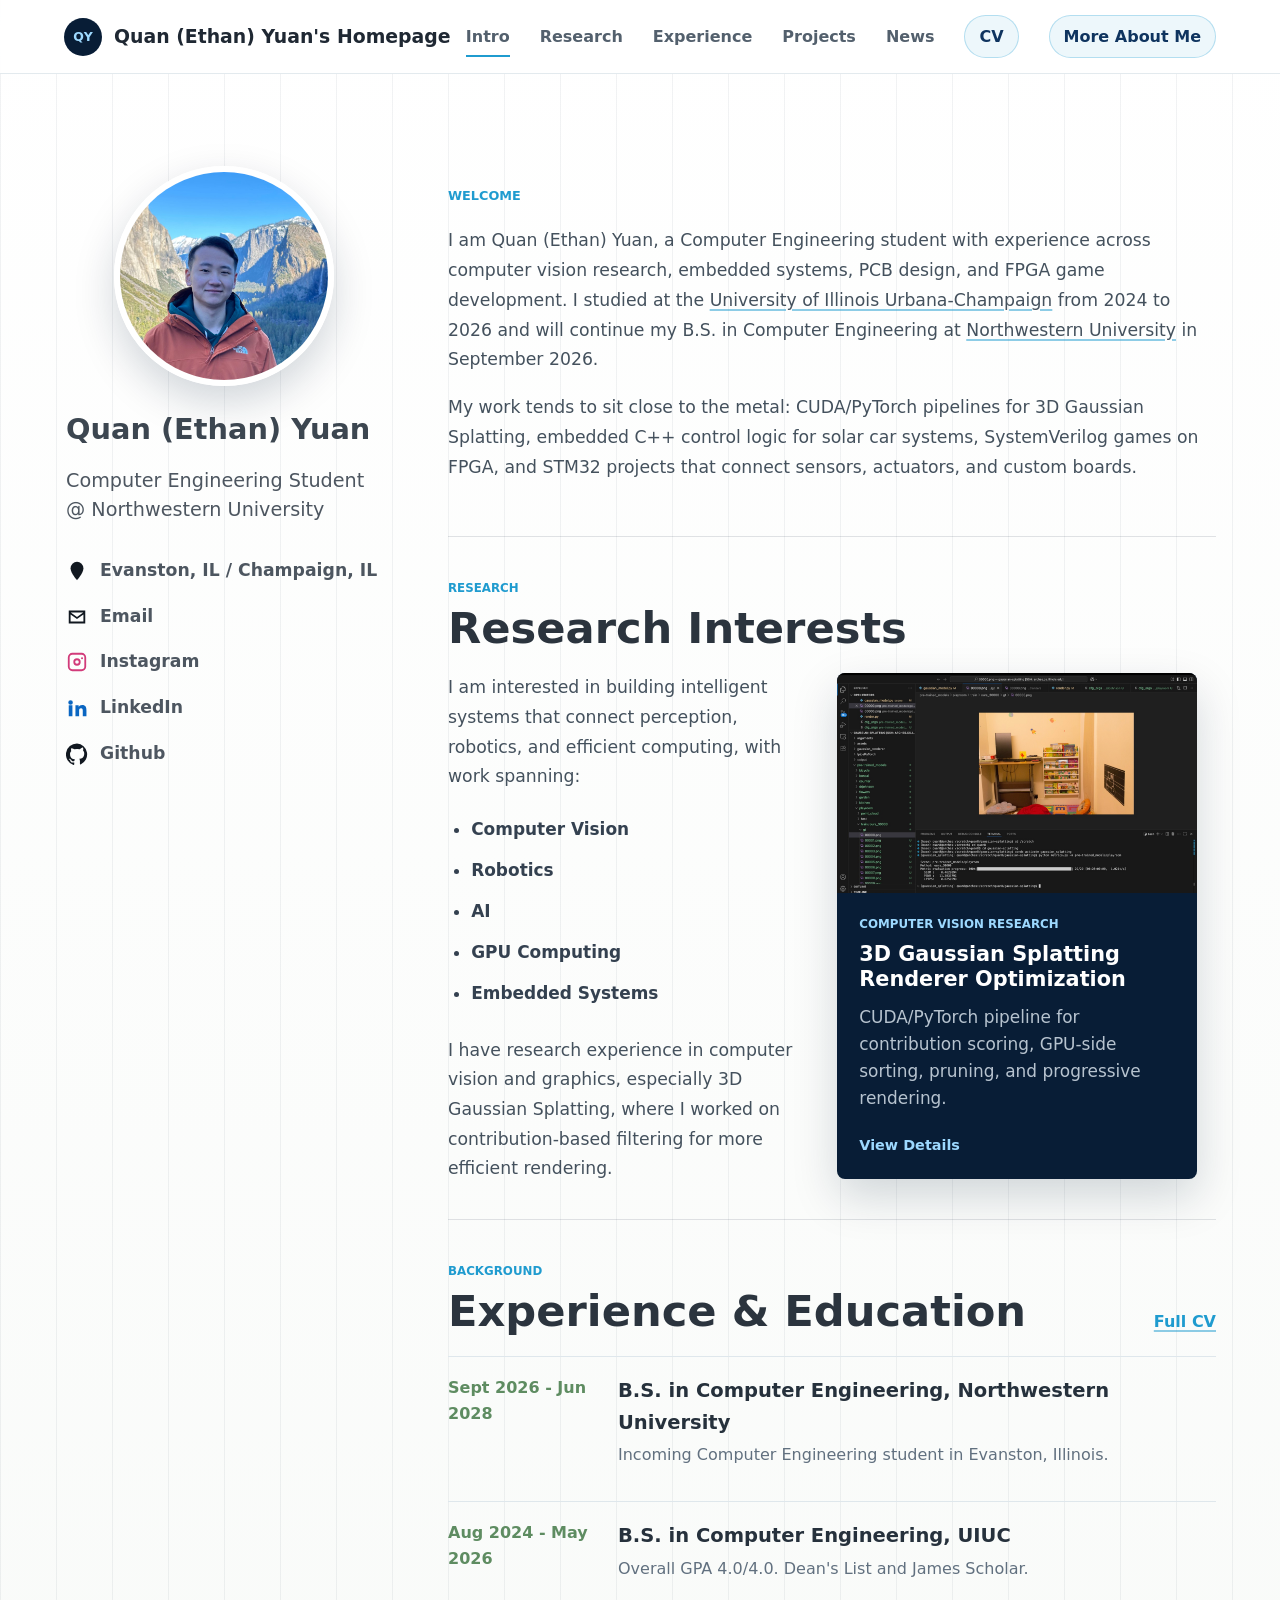
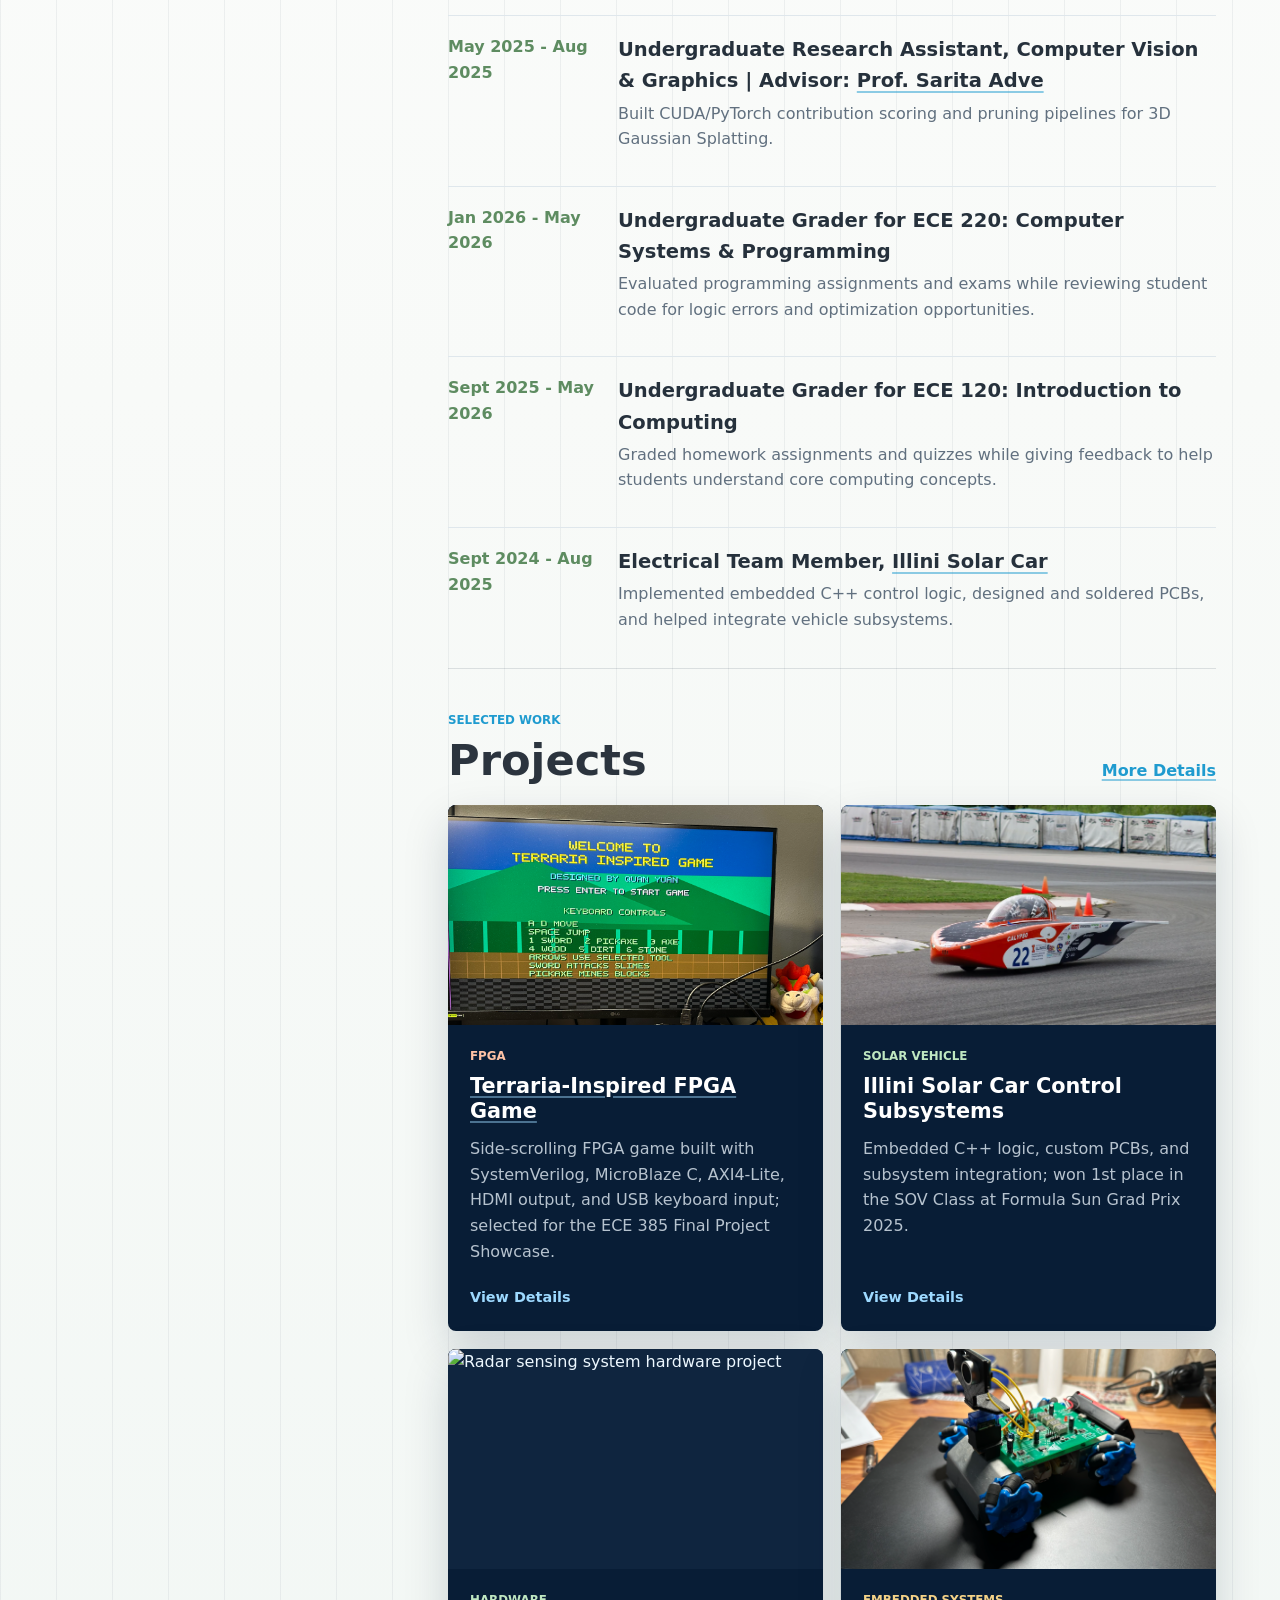
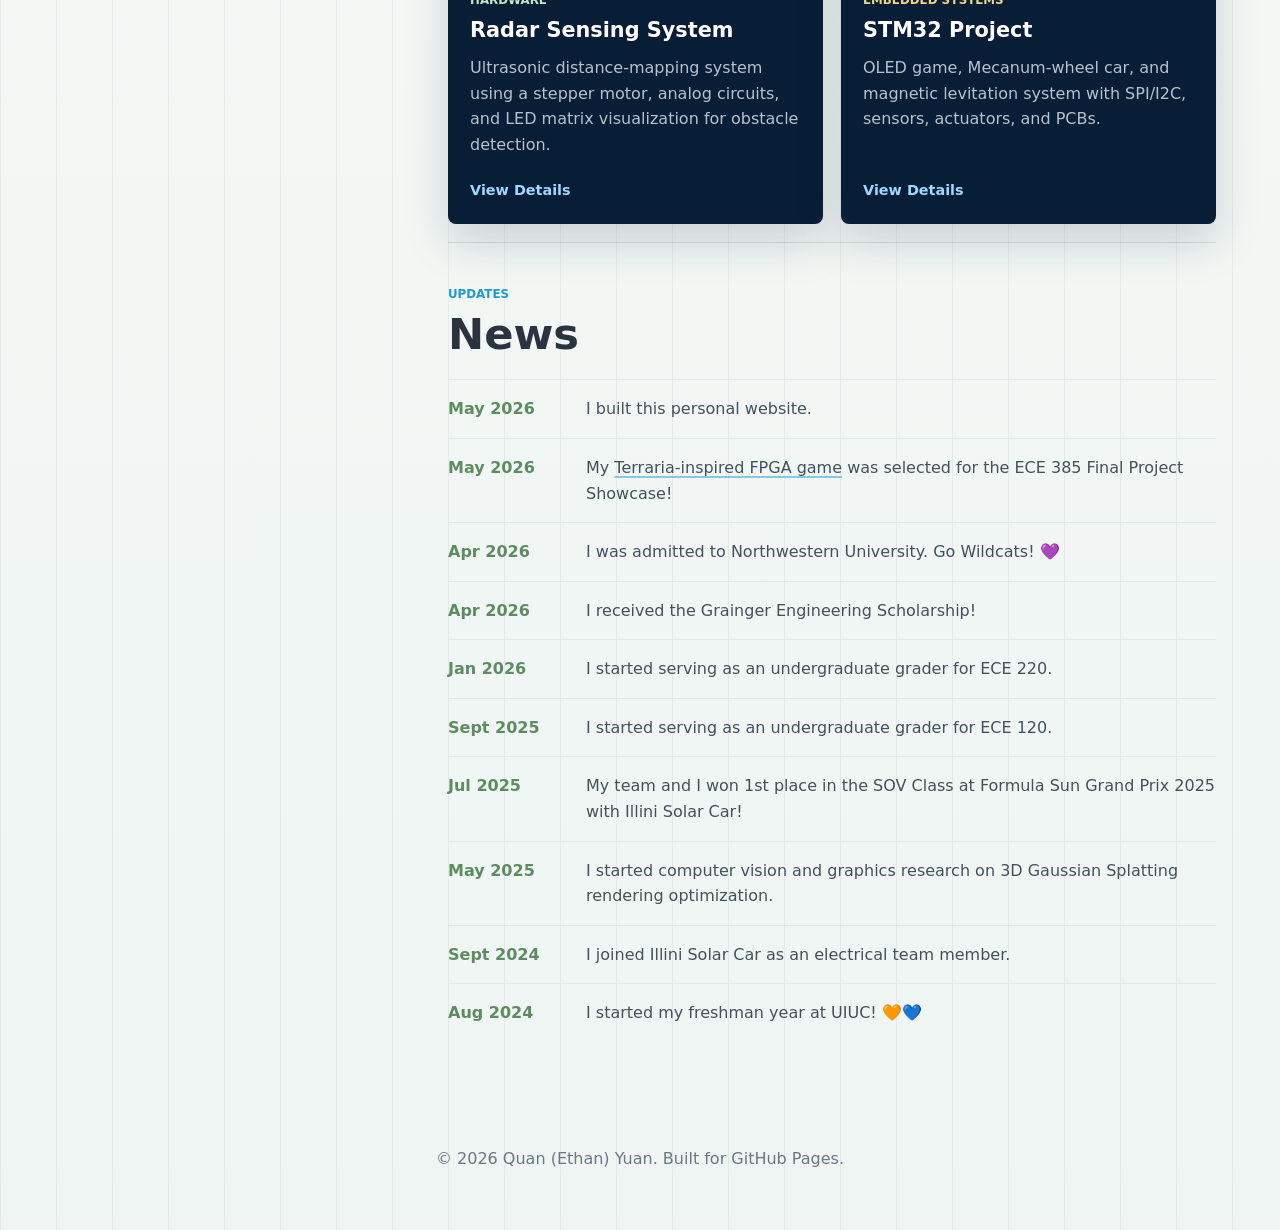
==== index.html @ a18dfc1e "Publish personal website" ====
<!doctype html>
<html lang="en">
  <head>
    <meta charset="utf-8" />
    <meta name="viewport" content="width=device-width, initial-scale=1" />
    <title>Quan (Ethan) Yuan | Homepage</title>
    <meta
      name="description"
      content="Quan (Ethan) Yuan's academic portfolio for computer vision, robotics, AI, and embedded systems."
    />
    <link rel="icon" type="image/svg+xml" href="assets/favicon.svg" />
    <link rel="stylesheet" href="styles.css?v=17" />
  </head>
  <body>
    <header class="site-header">
      <a class="brand" href="#intro" aria-label="Go to intro">
        <span class="brand-mark">QY</span>
        <span>Quan (Ethan) Yuan's Homepage</span>
      </a>

      <button class="nav-toggle" type="button" aria-label="Toggle navigation" aria-expanded="false" aria-controls="site-nav">
        <span></span>
        <span></span>
      </button>

      <nav class="site-nav" id="site-nav" aria-label="Primary navigation">
        <a href="#intro">Intro</a>
        <a href="#research">Research</a>
        <a href="#experience">Experience</a>
        <a href="#projects">Projects</a>
        <a href="#news">News</a>
        <a href="cv.html" class="nav-cta">CV</a>
        <a href="more-about-me.html" class="nav-cta">More About Me</a>
      </nav>
    </header>

    <main class="page-shell">
      <aside class="profile-panel" aria-label="Profile">
        <img class="profile-photo" src="assets/quan-yuan-photo.jpg?v=2" alt="Quan (Ethan) Yuan portrait" />

        <div class="profile-copy">
          <h1>Quan (Ethan) Yuan</h1>
          <p class="profile-role">Computer Engineering Student @ Northwestern University</p>
        </div>

        <ul class="contact-list" aria-label="Contact and profile links">
          <li>
            <span class="contact-icon location-icon" aria-hidden="true"></span>
            <span>
              <a href="https://www.google.com/maps/place/Evanston,+IL">Evanston, IL</a>
              /
              <a href="https://www.google.com/maps/place/Champaign,+IL">Champaign, IL</a>
            </span>
          </li>
          <li>
            <span class="contact-icon email-icon" aria-hidden="true"></span>
            <a href="mailto:quanyuan2028@u.northwestern.edu">Email</a>
          </li>
          <li>
            <span class="contact-icon instagram-icon" aria-hidden="true"></span>
            <a href="https://www.instagram.com/ethan_yuan05/">Instagram</a>
          </li>
          <li>
            <span class="contact-icon linkedin-icon" aria-hidden="true"></span>
            <a href="https://www.linkedin.com/in/quan-yuan-526099337/">LinkedIn</a>
          </li>
          <li>
            <span class="contact-icon github-icon" aria-hidden="true"></span>
            <a href="https://github.com/quany05">Github</a>
          </li>
        </ul>
      </aside>

      <div class="content-flow">
        <section class="intro-section" id="intro">
          <div class="intro-copy">
            <p class="section-kicker">Welcome</p>
            <div class="intro-text">
              <p>
                I am Quan (Ethan) Yuan, a Computer Engineering student with experience across computer vision research,
                embedded systems, PCB design, and FPGA game development. I studied at the
                <a href="https://ece.illinois.edu/">University of Illinois Urbana-Champaign</a> from 2024 to 2026 and
                will continue my B.S. in Computer Engineering at
                <a href="https://www.mccormick.northwestern.edu/electrical-computer/">Northwestern University</a> in
                September 2026.
              </p>
              <p>
                My work tends to sit close to the metal: CUDA/PyTorch pipelines for 3D Gaussian Splatting, embedded C++
                control logic for solar car systems, SystemVerilog games on FPGA, and STM32 projects that connect
                sensors, actuators, and custom boards.
              </p>
            </div>
          </div>
        </section>

        <section class="section-block" id="research">
          <div class="section-heading">
            <p class="section-kicker">Research</p>
            <h2>Research Interests</h2>
          </div>
          <div class="research-layout">
            <div>
              <p>
                I am interested in building intelligent systems that connect perception, robotics, and efficient
                computing, with work spanning:
              </p>
              <ul class="interest-list">
                <li>Computer Vision</li>
                <li>Robotics</li>
                <li>AI</li>
                <li>GPU Computing</li>
                <li>Embedded Systems</li>
              </ul>
              <p>
                I have research experience in computer vision and graphics, especially 3D Gaussian Splatting, where I
                worked on contribution-based filtering for more efficient rendering.
              </p>
            </div>
            <article
              class="project-card accent-cyan research-project-card"
              role="button"
              tabindex="0"
              aria-haspopup="dialog"
              aria-controls="research-modal"
              aria-label="Show details for 3D Gaussian Splatting Renderer Optimization"
              data-modal-target="research-modal"
            >
              <img src="assets/3dgs-evaluation.jpg" alt="3D Gaussian Splatting evaluation screenshot" />
              <div class="project-copy">
                <span class="tag">Computer Vision Research</span>
                <h3>3D Gaussian Splatting Renderer Optimization</h3>
                <p>CUDA/PyTorch pipeline for contribution scoring, GPU-side sorting, pruning, and progressive rendering.</p>
                <span class="card-action">View Details</span>
              </div>
            </article>
          </div>
        </section>

        <section class="section-block" id="experience">
          <div class="section-heading row-heading">
            <div>
              <p class="section-kicker">Background</p>
              <h2>Experience & Education</h2>
            </div>
            <a class="text-link" href="cv.html">Full CV</a>
          </div>

          <div class="timeline">
            <article class="timeline-item">
              <time>Sept 2026 - Jun 2028</time>
              <div>
                <h3>B.S. in Computer Engineering, Northwestern University</h3>
                <p>Incoming Computer Engineering student in Evanston, Illinois.</p>
              </div>
            </article>
            <article class="timeline-item">
              <time>Aug 2024 - May 2026</time>
              <div>
                <h3>B.S. in Computer Engineering, UIUC</h3>
                <p>Overall GPA 4.0/4.0. Dean's List and James Scholar.</p>
              </div>
            </article>
            <article class="timeline-item">
              <time>May 2025 - Aug 2025</time>
              <div>
                <h3>Undergraduate Research Assistant, Computer Vision & Graphics | Advisor: <a href="https://sadve.cs.illinois.edu/">Prof. Sarita Adve</a></h3>
                <p>Built CUDA/PyTorch contribution scoring and pruning pipelines for 3D Gaussian Splatting.</p>
              </div>
            </article>
            <article class="timeline-item">
              <time>Jan 2026 - May 2026</time>
              <div>
                <h3>Undergraduate Grader for ECE 220: Computer Systems & Programming</h3>
                <p>Evaluated programming assignments and exams while reviewing student code for logic errors and optimization opportunities.</p>
              </div>
            </article>
            <article class="timeline-item">
              <time>Sept 2025 - May 2026</time>
              <div>
                <h3>Undergraduate Grader for ECE 120: Introduction to Computing</h3>
                <p>Graded homework assignments and quizzes while giving feedback to help students understand core computing concepts.</p>
              </div>
            </article>
            <article class="timeline-item">
              <time>Sept 2024 - Aug 2025</time>
              <div>
                <h3>Electrical Team Member, <a href="https://www.illinisolarcar.com/">Illini Solar Car</a></h3>
                <p>Implemented embedded C++ control logic, designed and soldered PCBs, and helped integrate vehicle subsystems.</p>
              </div>
            </article>
          </div>
        </section>

        <section class="section-block" id="projects">
          <div class="section-heading row-heading">
            <div>
              <p class="section-kicker">Selected Work</p>
              <h2>Projects</h2>
            </div>
            <a class="text-link" href="cv.html">More Details</a>
          </div>

          <div class="project-grid">
            <article
              class="project-card accent-orange modal-trigger"
              role="button"
              tabindex="0"
              aria-haspopup="dialog"
              aria-controls="fpga-modal"
              aria-label="Show details for Terraria-Inspired FPGA Game"
              data-modal-target="fpga-modal"
            >
              <img class="fpga-card-image" src="assets/fpga-card-crop.png" alt="Terraria-inspired FPGA game screenshot" />
              <div class="project-copy">
                <span class="tag">FPGA</span>
                <h3><a class="project-title-link" href="https://github.com/quany05/Terraria_Inspired_Game">Terraria-Inspired FPGA Game</a></h3>
                <p>Side-scrolling FPGA game built with SystemVerilog, MicroBlaze C, AXI4-Lite, HDMI output, and USB keyboard input; selected for the ECE 385 Final Project Showcase.</p>
                <span class="card-action">View Details</span>
              </div>
            </article>
            <article
              class="project-card accent-green modal-trigger"
              role="button"
              tabindex="0"
              aria-haspopup="dialog"
              aria-controls="solar-modal"
              aria-label="Show details for Illini Solar Car Control Subsystems"
              data-modal-target="solar-modal"
            >
              <img src="assets/solar-card.png" alt="Illini Solar Car on track" />
              <div class="project-copy">
                <span class="tag">Solar Vehicle</span>
                <h3>Illini Solar Car Control Subsystems</h3>
                <p>Embedded C++ logic, custom PCBs, and subsystem integration; won 1st place in the SOV Class at Formula Sun Grad Prix 2025.</p>
                <span class="card-action">View Details</span>
              </div>
            </article>
            <article
              class="project-card accent-green modal-trigger"
              role="button"
              tabindex="0"
              aria-haspopup="dialog"
              aria-controls="radar-modal"
              aria-label="Show details for Radar Sensing System"
              data-modal-target="radar-modal"
            >
              <img src="assets/IMG_4055.HEIC.png" alt="Radar sensing system hardware project" />
              <div class="project-copy">
                <span class="tag">Hardware</span>
                <h3>Radar Sensing System</h3>
                <p>Ultrasonic distance-mapping system using a stepper motor, analog circuits, and LED matrix visualization for obstacle detection.</p>
                <span class="card-action">View Details</span>
              </div>
            </article>
            <article
              class="project-card accent-gold modal-trigger"
              role="button"
              tabindex="0"
              aria-haspopup="dialog"
              aria-controls="stm32-modal"
              aria-label="Show details for STM32 Project"
              data-modal-target="stm32-modal"
            >
              <img class="stm32-card-image" src="assets/stm32-card-crop.png?v=3" alt="STM32 Mecanum-wheel car project" />
              <div class="project-copy">
                <span class="tag">Embedded Systems</span>
                <h3>STM32 Project</h3>
                <p>OLED game, Mecanum-wheel car, and magnetic levitation system with SPI/I2C, sensors, actuators, and PCBs.</p>
                <span class="card-action">View Details</span>
              </div>
            </article>
          </div>
        </section>

        <section class="section-block" id="news">
          <div class="section-heading">
            <p class="section-kicker">Updates</p>
            <h2>News</h2>
          </div>
          <ul class="news-list">
            <li><time>May 2026</time><span>I built this personal website.</span></li>
            <li><time>May 2026</time><span>My <a href="https://github.com/quany05/Terraria_Inspired_Game">Terraria-inspired FPGA game</a> was selected for the ECE 385 Final Project Showcase!</span></li>
            <li><time>Apr 2026</time><span>I was admitted to Northwestern University. Go Wildcats! 💜</span></li>
            <li><time>Apr 2026</time><span>I received the Grainger Engineering Scholarship!</span></li>
            <li><time>Jan 2026</time><span>I started serving as an undergraduate grader for ECE 220.</span></li>
            <li><time>Sept 2025</time><span>I started serving as an undergraduate grader for ECE 120.</span></li>
            <li><time>Jul 2025</time><span>My team and I won 1st place in the SOV Class at Formula Sun Grand Prix 2025 with Illini Solar Car!</span></li>
            <li><time>May 2025</time><span>I started computer vision and graphics research on 3D Gaussian Splatting rendering optimization.</span></li>
            <li><time>Sept 2024</time><span>I joined Illini Solar Car as an electrical team member.</span></li>
            <li><time>Aug 2024</time><span>I started my freshman year at UIUC! 🧡💙</span></li>
          </ul>
        </section>
      </div>
    </main>

    <footer class="site-footer">
      <p>© <span id="year"></span> Quan (Ethan) Yuan. Built for GitHub Pages.</p>
    </footer>

    <div class="modal-backdrop" id="research-modal" aria-hidden="true">
      <div class="modal-dialog" role="dialog" aria-modal="true" aria-labelledby="research-modal-title">
        <button class="modal-close" type="button" aria-label="Close research details">&times;</button>
        <img class="modal-image" src="assets/3dgs-evaluation.jpg" alt="Expanded 3D Gaussian Splatting evaluation screenshot" />
        <div class="modal-copy">
          <h2 id="research-modal-title">Computer Vision & Graphics Research</h2>
          <p class="detail-meta">Undergraduate Research Assistant | May 2025 - Aug 2025 | Advisor: <a href="https://sadve.cs.illinois.edu/">Prof. Sarita Adve</a></p>
          <ul class="detail-list">
            <li>Built a CUDA/PyTorch pipeline to compute per-Gaussian contribution scores using opacity, volume, and spatial metrics for selective rendering.</li>
            <li>Implemented GPU kernels to sort Gaussians by contribution and prune low-impact points to minimize rasterization cost.</li>
            <li>Integrated contribution-based filtering into the 3DGS renderer, enabling progressive rendering with lower compute overhead while preserving visual quality.</li>
          </ul>
        </div>
      </div>
    </div>

    <div class="modal-backdrop" id="fpga-modal" aria-hidden="true">
      <div class="modal-dialog" role="dialog" aria-modal="true" aria-labelledby="fpga-modal-title">
        <button class="modal-close" type="button" aria-label="Close FPGA project details">&times;</button>
        <img class="modal-image" src="assets/fpga-modal.png" alt="Expanded Terraria-inspired FPGA game screenshot" />
        <div class="modal-copy">
          <h2 id="fpga-modal-title"><a href="https://github.com/quany05/Terraria_Inspired_Game">Terraria-Inspired FPGA Game</a></h2>
          <p class="detail-meta">FPGA | Feb 2026 - May 2026 | ECE 385 Final Project Showcase</p>
          <ul class="detail-list">
            <li>Developed a Terraria-inspired side-scrolling FPGA game using SystemVerilog, MicroBlaze C, AXI4-Lite, HDMI output, and USB keyboard input.</li>
            <li>Implemented real-time hardware rendering for scrolling backgrounds, tile maps, animated sprites, HUD elements, enemies, item drops, and boss graphics.</li>
            <li>Selected for the ECE 385 Final Project Showcase as one of approximately 13 projects out of 200+ teams.</li>
          </ul>
        </div>
      </div>
    </div>

    <div class="modal-backdrop" id="solar-modal" aria-hidden="true">
      <div class="modal-dialog" role="dialog" aria-modal="true" aria-labelledby="solar-modal-title">
        <button class="modal-close" type="button" aria-label="Close solar car project details">&times;</button>
        <img class="modal-image" src="assets/solar-modal.png" alt="Illini Solar Car team celebrating at the finish" />
        <div class="modal-copy">
          <h2 id="solar-modal-title">Illini Solar Car Control Subsystems</h2>
          <p class="detail-meta">Electrical Team Member | Sept 2024 - Aug 2025 | Formula Sun Grand Prix 2025 SOV Class Winner</p>
          <ul class="detail-list">
            <li>Improved brake and control system reliability by implementing and refining embedded C++ control logic.</li>
            <li>Designed, assembled, and soldered custom PCBs for signal routing, power regulation, and interface connections.</li>
            <li>Collaborated with mechanical and electrical teams to integrate vehicle subsystems, contributing to a 1st-place SOV Class finish at Formula Sun Grand Prix 2025.</li>
          </ul>
        </div>
      </div>
    </div>

    <div class="modal-backdrop" id="stm32-modal" aria-hidden="true">
      <div class="modal-dialog" role="dialog" aria-modal="true" aria-labelledby="stm32-modal-title">
        <button class="modal-close" type="button" aria-label="Close STM32 project details">&times;</button>
        <img class="modal-image" src="assets/stm32-modal.png" alt="Expanded STM32 embedded systems project photo" />
        <div class="modal-copy">
          <h2 id="stm32-modal-title">STM32 Project</h2>
          <p class="detail-meta">Embedded Systems | Sept 2023 - Aug 2024</p>
          <ul class="detail-list">
            <li>Built STM32-based embedded projects including an OLED game, Mecanum-wheel car, and magnetic levitation system.</li>
            <li>Programmed C control logic for sensors, motors, OLED display, wireless control, and actuator feedback.</li>
            <li>Designed and tested supporting circuits and PCBs while integrating SPI/I2C peripherals with hardware subsystems.</li>
          </ul>
        </div>
      </div>
    </div>

    <div class="modal-backdrop" id="radar-modal" aria-hidden="true">
      <div class="modal-dialog" role="dialog" aria-modal="true" aria-labelledby="radar-modal-title">
        <button class="modal-close" type="button" aria-label="Close radar sensing system details">&times;</button>
        <img class="modal-image" src="assets/IMG_4055.HEIC.png" alt="Expanded radar sensing system hardware project photo" />
        <div class="modal-copy">
          <h2 id="radar-modal-title">Radar Sensing System</h2>
          <p class="detail-meta">Hardware Project | Sept 2024 - May 2025</p>
          <ul class="detail-list">
            <li>Built a radar sensing system using an ultrasonic sensor, stepper motor, analog circuits, and LED matrix visualization for distance mapping and obstacle detection.</li>
            <li>Designed digital logic and analog control circuits using flip-flops, decoders, counters, comparators, logic gates, and LM555 timers.</li>
            <li>Simulated, debugged, and validated circuit behavior using oscilloscopes and function generators.</li>
          </ul>
        </div>
      </div>
    </div>

    <script src="script.js?v=5"></script>
  </body>
</html>
---- styles.css ----
:root {
  --paper: #f8faf8;
  --paper-strong: #ffffff;
  --ink: #1f2833;
  --muted: #61707f;
  --line: #dfe7ec;
  --navy: #081d36;
  --navy-soft: #0f345f;
  --cyan: #1f9bcf;
  --orange: #f26b3a;
  --green: #5e8c61;
  --gold: #d8a340;
  --shadow: 0 20px 55px rgba(8, 29, 54, 0.13);
  --radius: 8px;
  color-scheme: light;
}

* {
  box-sizing: border-box;
}

html {
  scroll-behavior: smooth;
}

section[id] {
  scroll-margin-top: 96px;
}

body {
  margin: 0;
  min-width: 320px;
  background:
    linear-gradient(90deg, rgba(8, 29, 54, 0.055) 1px, transparent 1px) 0 0 / 56px 56px,
    linear-gradient(180deg, #ffffff 0%, var(--paper) 45%, #eef5f2 100%);
  color: var(--ink);
  font-family:
    Inter, ui-sans-serif, system-ui, -apple-system, BlinkMacSystemFont, "Segoe UI", sans-serif;
  line-height: 1.6;
}

a {
  color: inherit;
  text-decoration-color: rgba(31, 155, 207, 0.5);
  text-decoration-thickness: 2px;
  text-underline-offset: 0.18em;
}

a:hover {
  color: var(--cyan);
}

.site-header {
  position: sticky;
  top: 0;
  z-index: 20;
  display: flex;
  align-items: center;
  justify-content: space-between;
  height: 74px;
  padding: 0 clamp(20px, 5vw, 72px);
  background: rgba(255, 255, 255, 0.88);
  border-bottom: 1px solid rgba(223, 231, 236, 0.85);
  backdrop-filter: blur(18px);
}

.brand {
  display: inline-flex;
  align-items: center;
  gap: 12px;
  color: var(--ink);
  font-size: clamp(1rem, 2vw, 1.18rem);
  font-weight: 800;
  text-decoration: none;
}

.brand-mark {
  display: grid;
  width: 38px;
  height: 38px;
  place-items: center;
  border-radius: 50%;
  background: var(--navy);
  color: #9dd9ff;
  font-size: 0.78rem;
  letter-spacing: 0;
}

.site-nav {
  display: flex;
  align-items: center;
  gap: clamp(14px, 2.4vw, 30px);
  color: #53606d;
  font-weight: 700;
}

.site-nav a {
  position: relative;
  text-decoration: none;
}

.site-nav a::after {
  position: absolute;
  right: 0;
  bottom: -8px;
  left: 0;
  height: 2px;
  background: var(--cyan);
  content: "";
  opacity: 0;
  transform: scaleX(0.4);
  transition: 180ms ease;
}

.site-nav a:hover::after,
.site-nav a.active::after {
  opacity: 1;
  transform: scaleX(1);
}

.site-nav .nav-cta {
  padding: 8px 14px;
  border: 1px solid rgba(31, 155, 207, 0.28);
  border-radius: 999px;
  background: rgba(31, 155, 207, 0.08);
  color: var(--navy-soft);
  white-space: nowrap;
}

.site-nav .nav-cta::after {
  display: none;
}

.nav-toggle {
  display: none;
  width: 42px;
  height: 42px;
  padding: 0;
  border: 1px solid var(--line);
  border-radius: 50%;
  background: #fff;
}

.nav-toggle span {
  display: block;
  width: 18px;
  height: 2px;
  margin: 5px auto;
  background: var(--navy);
}

.page-shell {
  display: grid;
  grid-template-columns: minmax(260px, 320px) minmax(0, 1fr);
  gap: clamp(34px, 5vw, 76px);
  max-width: 1500px;
  margin: 0 auto;
  padding: clamp(34px, 7vw, 84px) clamp(20px, 5vw, 72px) 64px;
}

.cv-page-shell {
  display: grid;
  grid-template-columns: minmax(260px, 320px) minmax(0, 920px);
  gap: clamp(34px, 5vw, 76px);
  max-width: 1500px;
  margin: 0 auto;
  padding: clamp(34px, 7vw, 84px) clamp(20px, 5vw, 72px) 64px;
}

.about-page-shell {
  display: grid;
  grid-template-columns: minmax(260px, 320px) minmax(0, 1fr);
  gap: clamp(34px, 5vw, 76px);
  max-width: 1500px;
  margin: 0 auto;
  padding: clamp(34px, 7vw, 84px) clamp(20px, 5vw, 72px) 64px;
}

.profile-panel {
  position: sticky;
  top: 104px;
  align-self: start;
  padding: 8px 2px;
}

.profile-photo {
  display: block;
  width: min(100%, 220px);
  aspect-ratio: 1;
  margin: 0 auto 28px;
  border: 6px solid #fff;
  border-radius: 50%;
  box-shadow: 0 16px 42px rgba(8, 29, 54, 0.18);
  object-fit: cover;
  object-position: center 42%;
}

.eyebrow,
.section-kicker,
.board-label,
.tag {
  margin: 0 0 8px;
  color: var(--cyan);
  font-size: 0.74rem;
  font-weight: 800;
  letter-spacing: 0;
  text-transform: uppercase;
}

.profile-copy h1 {
  margin: 0;
  color: #3c4650;
  font-size: clamp(1.65rem, 2.25vw, 1.95rem);
  line-height: 1.1;
  white-space: nowrap;
}

.profile-role {
  margin: 20px 0 0;
  color: #4d5660;
  font-size: 1.2rem;
  line-height: 1.55;
}

.contact-list {
  display: grid;
  gap: 18px;
  margin: 32px 0 0;
  padding: 0;
  color: #4d5660;
  font-size: 1.08rem;
  font-weight: 650;
  list-style: none;
}

.contact-list li {
  display: flex;
  align-items: center;
  gap: 12px;
  min-width: 0;
}

.contact-list a {
  color: inherit;
  text-decoration: none;
}

.contact-list a:hover {
  color: var(--cyan);
}

.contact-icon {
  display: inline-block;
  flex: 0 0 auto;
  width: 22px;
  height: 22px;
  background: #111820;
  mask-position: center;
  mask-repeat: no-repeat;
  mask-size: contain;
  -webkit-mask-position: center;
  -webkit-mask-repeat: no-repeat;
  -webkit-mask-size: contain;
}

.location-icon {
  mask-image: url("data:image/svg+xml,%3Csvg xmlns='http://www.w3.org/2000/svg' viewBox='0 0 24 24'%3E%3Cpath fill='black' d='M12 2a7 7 0 0 0-7 7c0 5.25 7 13 7 13s7-7.75 7-13a7 7 0 0 0-7-7Z'/%3E%3C/svg%3E");
  -webkit-mask-image: url("data:image/svg+xml,%3Csvg xmlns='http://www.w3.org/2000/svg' viewBox='0 0 24 24'%3E%3Cpath fill='black' d='M12 2a7 7 0 0 0-7 7c0 5.25 7 13 7 13s7-7.75 7-13a7 7 0 0 0-7-7Z'/%3E%3C/svg%3E");
}

.email-icon {
  mask-image: url("data:image/svg+xml,%3Csvg xmlns='http://www.w3.org/2000/svg' viewBox='0 0 24 24'%3E%3Cpath fill='black' d='M3 5h18v14H3V5Zm2.2 2 6.8 5 6.8-5H5.2Zm13.8 10V9.2l-7 5.1-7-5.1V17h14Z'/%3E%3C/svg%3E");
  -webkit-mask-image: url("data:image/svg+xml,%3Csvg xmlns='http://www.w3.org/2000/svg' viewBox='0 0 24 24'%3E%3Cpath fill='black' d='M3 5h18v14H3V5Zm2.2 2 6.8 5 6.8-5H5.2Zm13.8 10V9.2l-7 5.1-7-5.1V17h14Z'/%3E%3C/svg%3E");
}

.instagram-icon {
  background: #d23b7a;
  mask-image: url("data:image/svg+xml,%3Csvg xmlns='http://www.w3.org/2000/svg' viewBox='0 0 24 24'%3E%3Cpath fill='black' d='M7 2h10a5 5 0 0 1 5 5v10a5 5 0 0 1-5 5H7a5 5 0 0 1-5-5V7a5 5 0 0 1 5-5Zm0 2a3 3 0 0 0-3 3v10a3 3 0 0 0 3 3h10a3 3 0 0 0 3-3V7a3 3 0 0 0-3-3H7Zm5 4a4 4 0 1 1 0 8 4 4 0 0 1 0-8Zm0 2a2 2 0 1 0 0 4 2 2 0 0 0 0-4Zm5.5-3.1a1.1 1.1 0 1 1 0 2.2 1.1 1.1 0 0 1 0-2.2Z'/%3E%3C/svg%3E");
  -webkit-mask-image: url("data:image/svg+xml,%3Csvg xmlns='http://www.w3.org/2000/svg' viewBox='0 0 24 24'%3E%3Cpath fill='black' d='M7 2h10a5 5 0 0 1 5 5v10a5 5 0 0 1-5 5H7a5 5 0 0 1-5-5V7a5 5 0 0 1 5-5Zm0 2a3 3 0 0 0-3 3v10a3 3 0 0 0 3 3h10a3 3 0 0 0 3-3V7a3 3 0 0 0-3-3H7Zm5 4a4 4 0 1 1 0 8 4 4 0 0 1 0-8Zm0 2a2 2 0 1 0 0 4 2 2 0 0 0 0-4Zm5.5-3.1a1.1 1.1 0 1 1 0 2.2 1.1 1.1 0 0 1 0-2.2Z'/%3E%3C/svg%3E");
}

.linkedin-icon {
  background: #0a66c2;
  mask-image: url("data:image/svg+xml,%3Csvg xmlns='http://www.w3.org/2000/svg' viewBox='0 0 24 24'%3E%3Cpath fill='black' d='M4.98 3.5a2.5 2.5 0 1 1 0 5 2.5 2.5 0 0 1 0-5ZM3 9h4v12H3V9Zm7 0h3.8v1.7h.1c.5-1 1.8-2 3.7-2 4 0 4.7 2.6 4.7 6V21h-4v-5.6c0-1.3 0-3-1.9-3s-2.1 1.4-2.1 2.9V21h-4V9Z'/%3E%3C/svg%3E");
  -webkit-mask-image: url("data:image/svg+xml,%3Csvg xmlns='http://www.w3.org/2000/svg' viewBox='0 0 24 24'%3E%3Cpath fill='black' d='M4.98 3.5a2.5 2.5 0 1 1 0 5 2.5 2.5 0 0 1 0-5ZM3 9h4v12H3V9Zm7 0h3.8v1.7h.1c.5-1 1.8-2 3.7-2 4 0 4.7 2.6 4.7 6V21h-4v-5.6c0-1.3 0-3-1.9-3s-2.1 1.4-2.1 2.9V21h-4V9Z'/%3E%3C/svg%3E");
}

.github-icon {
  mask-image: url("data:image/svg+xml,%3Csvg xmlns='http://www.w3.org/2000/svg' viewBox='0 0 24 24'%3E%3Cpath fill='black' d='M12 .5A12 12 0 0 0 8.2 23.9c.6.1.8-.3.8-.6v-2.1c-3.4.7-4.1-1.4-4.1-1.4-.5-1.4-1.3-1.8-1.3-1.8-1.1-.7.1-.7.1-.7 1.2.1 1.9 1.3 1.9 1.3 1.1 1.9 2.9 1.3 3.5 1 .1-.8.4-1.3.8-1.6-2.7-.3-5.5-1.3-5.5-5.9 0-1.3.5-2.4 1.3-3.2-.1-.3-.5-1.6.1-3.2 0 0 1-.3 3.3 1.2a11.4 11.4 0 0 1 6 0C17.5 4.8 18.5 5 18.5 5c.6 1.6.2 2.9.1 3.2.8.9 1.3 1.9 1.3 3.2 0 4.6-2.8 5.6-5.5 5.9.4.4.8 1.1.8 2.2v3.3c0 .3.2.7.8.6A12 12 0 0 0 12 .5Z'/%3E%3C/svg%3E");
  -webkit-mask-image: url("data:image/svg+xml,%3Csvg xmlns='http://www.w3.org/2000/svg' viewBox='0 0 24 24'%3E%3Cpath fill='black' d='M12 .5A12 12 0 0 0 8.2 23.9c.6.1.8-.3.8-.6v-2.1c-3.4.7-4.1-1.4-4.1-1.4-.5-1.4-1.3-1.8-1.3-1.8-1.1-.7.1-.7.1-.7 1.2.1 1.9 1.3 1.9 1.3 1.1 1.9 2.9 1.3 3.5 1 .1-.8.4-1.3.8-1.6-2.7-.3-5.5-1.3-5.5-5.9 0-1.3.5-2.4 1.3-3.2-.1-.3-.5-1.6.1-3.2 0 0 1-.3 3.3 1.2a11.4 11.4 0 0 1 6 0C17.5 4.8 18.5 5 18.5 5c.6 1.6.2 2.9.1 3.2.8.9 1.3 1.9 1.3 3.2 0 4.6-2.8 5.6-5.5 5.9.4.4.8 1.1.8 2.2v3.3c0 .3.2.7.8.6A12 12 0 0 0 12 .5Z'/%3E%3C/svg%3E");
}

.content-flow {
  display: grid;
  gap: 18px;
}

.intro-section {
  display: block;
}

.intro-copy {
  min-height: auto;
  width: 100%;
  padding: clamp(10px, 3vw, 28px) 0 clamp(18px, 4vw, 36px);
}

.section-block {
  padding: clamp(28px, 4vw, 42px) 0 0;
  border-top: 1px solid rgba(8, 29, 54, 0.12);
}

.intro-copy h2,
.section-heading h2 {
  margin: 0;
  color: #2b343e;
  font-size: clamp(2.05rem, 5vw, 4.1rem);
  line-height: 1.04;
}

.intro-copy .section-kicker {
  margin: 0 0 20px;
  color: var(--cyan);
  font-size: 0.8rem;
}

.intro-text {
  display: block;
  max-width: 1120px;
}

.intro-text p {
  margin: 0;
  color: #44515d;
  font-size: clamp(1.08rem, 1.25vw, 1.22rem);
  line-height: 1.72;
}

.intro-text p + p {
  margin-top: 18px;
}

.button {
  display: inline-flex;
  align-items: center;
  justify-content: center;
  min-height: 44px;
  padding: 10px 16px;
  border-radius: 999px;
  font-weight: 800;
  text-decoration: none;
}

.button.primary {
  background: var(--navy);
  color: #fff;
}

.button.ghost {
  border: 1px solid rgba(8, 29, 54, 0.2);
  background: #fff;
  color: var(--navy);
}

.feature-board {
  display: grid;
  gap: 14px;
}

.feature-board article {
  min-height: 140px;
  padding: 22px;
  border-radius: var(--radius);
  background: var(--navy);
  color: #dbeeff;
  box-shadow: inset 0 0 0 1px rgba(157, 217, 255, 0.12);
}

.feature-board article:nth-child(2) {
  background: #123e48;
}

.feature-board article:nth-child(3) {
  background: #28364e;
}

.feature-board strong {
  display: block;
  color: #fff;
  font-size: 1.4rem;
  line-height: 1.2;
}

.feature-board p {
  margin: 12px 0 0;
  color: rgba(238, 247, 255, 0.78);
}

.section-heading {
  margin-bottom: 22px;
}

.section-heading h2 {
  font-size: clamp(1.9rem, 4vw, 2.7rem);
}

.row-heading {
  display: flex;
  align-items: end;
  justify-content: space-between;
  gap: 18px;
}

.text-link {
  color: var(--cyan);
  font-weight: 800;
  white-space: nowrap;
}

.research-layout {
  display: grid;
  grid-template-columns: minmax(0, 0.95fr) minmax(360px, 0.82fr);
  gap: 34px;
  align-items: start;
}

.research-layout p {
  margin-top: 0;
  color: #44515d;
  font-size: 1.06rem;
}

.research-layout > div:first-child > p {
  font-size: clamp(1.08rem, 1.22vw, 1.18rem);
  line-height: 1.72;
}

.interest-list {
  display: grid;
  gap: 14px;
  margin: 24px 0 28px;
  padding-left: 1.45rem;
  list-style: disc;
}

.interest-list li {
  color: #344150;
  font-size: clamp(1.06rem, 1.16vw, 1.16rem);
  font-weight: 750;
}

.research-card {
  padding: 24px;
  border-radius: var(--radius);
  background:
    linear-gradient(135deg, rgba(242, 107, 58, 0.18), transparent 45%),
    var(--navy);
  color: #dceeff;
}

.research-card h3 {
  margin: 0 0 12px;
  color: #fff;
  font-size: 1.42rem;
  line-height: 1.25;
}

.research-card p {
  color: rgba(238, 247, 255, 0.78);
}

.timeline {
  display: grid;
  gap: 16px;
}

.timeline-item {
  display: grid;
  grid-template-columns: 150px minmax(0, 1fr);
  gap: 20px;
  padding: 18px 0;
  border-top: 1px solid var(--line);
}

.timeline-item time {
  color: var(--green);
  font-weight: 850;
}

.timeline-item h3 {
  margin: 0 0 4px;
  color: #26313c;
  font-size: 1.22rem;
}

.timeline-item p {
  margin: 0;
  color: var(--muted);
}

.project-grid {
  display: grid;
  grid-template-columns: repeat(2, minmax(0, 1fr));
  gap: 18px;
}

.project-card {
  display: flex;
  min-height: 420px;
  flex-direction: column;
  overflow: hidden;
  border-radius: var(--radius);
  background: var(--navy);
  color: #edf8ff;
  box-shadow: 0 18px 45px rgba(8, 29, 54, 0.17);
}

.project-card img {
  width: 100%;
  height: 220px;
  object-fit: cover;
  background: #0f253f;
}

.fpga-card-image {
  object-position: center 42%;
}

.project-card img.stm32-card-image {
  object-fit: cover;
  object-position: center top;
}

.project-copy {
  display: flex;
  min-height: 230px;
  flex: 1;
  flex-direction: column;
  padding: 22px;
}

.project-copy h3 {
  margin: 0;
  color: #fff;
  font-size: 1.3rem;
  line-height: 1.2;
}

.project-copy p {
  margin: 12px 0 22px;
  color: rgba(238, 247, 255, 0.76);
}

.project-copy a {
  align-self: flex-start;
  margin-top: auto;
  padding: 8px 12px;
  border-radius: 999px;
  background: rgba(255, 255, 255, 0.12);
  color: #fff;
  font-weight: 800;
  text-decoration: none;
}

.project-copy h3 .project-title-link {
  display: inline;
  align-self: auto;
  margin-top: 0;
  padding: 0;
  border-radius: 0;
  background: none;
  color: inherit;
  text-decoration: underline;
  text-decoration-color: rgba(157, 217, 255, 0.45);
  text-underline-offset: 0.16em;
}

.project-copy h3 .project-title-link:hover {
  color: #9dd9ff;
}

.research-project-card,
.modal-trigger {
  cursor: pointer;
  transition:
    box-shadow 180ms ease,
    transform 180ms ease;
}

.research-project-card:hover,
.modal-trigger:hover {
  transform: translateY(-3px);
  box-shadow: 0 24px 58px rgba(8, 29, 54, 0.24);
}

.research-project-card:focus-visible,
.modal-trigger:focus-visible {
  outline: 3px solid rgba(31, 155, 207, 0.55);
  outline-offset: 6px;
}

.detail-meta {
  margin: 10px 0 0;
  color: rgba(238, 247, 255, 0.68);
  font-size: 0.94rem;
  line-height: 1.45;
}

.card-action {
  align-self: flex-start;
  margin-top: auto;
  color: #9dd9ff;
  font-size: 0.9rem;
  font-weight: 800;
}

.detail-list {
  display: grid;
  gap: 8px;
  margin: 14px 0 18px;
  padding-left: 1.15rem;
  color: rgba(238, 247, 255, 0.76);
  font-size: 0.94rem;
}

.detail-list li {
  line-height: 1.45;
}

body.modal-open {
  overflow: hidden;
}

.modal-backdrop {
  position: fixed;
  inset: 0;
  z-index: 100;
  display: grid;
  place-items: center;
  padding: clamp(18px, 4vw, 48px);
  background: rgba(5, 20, 36, 0.62);
  opacity: 0;
  pointer-events: none;
  transition: opacity 180ms ease;
}

.modal-backdrop.open {
  opacity: 1;
  pointer-events: auto;
}

.modal-dialog {
  position: relative;
  width: min(980px, 100%);
  max-height: 90vh;
  overflow: auto;
  border-radius: var(--radius);
  background: var(--navy);
  color: #edf8ff;
  box-shadow: 0 30px 90px rgba(5, 20, 36, 0.42);
  transform: translateY(12px) scale(0.98);
  transition: transform 180ms ease;
}

.modal-backdrop.open .modal-dialog {
  transform: none;
}

.modal-close {
  position: absolute;
  top: 14px;
  right: 14px;
  z-index: 1;
  width: 38px;
  height: 38px;
  border: 1px solid rgba(255, 255, 255, 0.28);
  border-radius: 50%;
  background: rgba(8, 29, 54, 0.72);
  color: #fff;
  cursor: pointer;
  font-size: 1.6rem;
  line-height: 1;
}

.modal-image {
  display: block;
  width: 100%;
  height: min(48vh, 430px);
  object-fit: contain;
  background: #151515;
}

.modal-copy {
  padding: clamp(22px, 4vw, 34px);
}

.modal-copy h2 {
  margin: 0;
  color: #fff;
  font-size: clamp(1.75rem, 4vw, 2.6rem);
  line-height: 1.12;
}

.accent-cyan .tag {
  color: #9dd9ff;
}

.accent-orange .tag {
  color: #ffc2a5;
}

.accent-green .tag {
  color: #bfe7c1;
}

.accent-gold .tag {
  color: #f4d287;
}

.news-list {
  display: grid;
  gap: 0;
  margin: 0;
  padding: 0;
  list-style: none;
}

.news-list li {
  display: grid;
  grid-template-columns: 120px minmax(0, 1fr);
  gap: 18px;
  padding: 16px 0;
  border-top: 1px solid var(--line);
}

.news-list time {
  color: var(--green);
  font-weight: 850;
}

.news-list span {
  color: #44515d;
}

.site-footer {
  padding: 24px clamp(20px, 5vw, 72px) 42px;
  color: #6b7783;
  text-align: center;
}

.about-shell {
  max-width: 1160px;
  margin: 0 auto;
  padding: clamp(42px, 7vw, 82px) clamp(22px, 5vw, 72px) 84px;
}

.about-page-shell .about-shell {
  max-width: none;
  margin: 0;
  padding: 0 0 84px;
}

.about-hero h1 {
  margin: 0 0 clamp(34px, 6vw, 64px);
  color: #3c4650;
  font-size: clamp(2.25rem, 5vw, 3.45rem);
  line-height: 1.04;
}

.about-section {
  padding: 0 0 clamp(42px, 6vw, 64px);
}

.about-section h2 {
  margin: 0;
  padding-bottom: 12px;
  border-bottom: 1px solid var(--line);
  color: #3c4650;
  font-size: clamp(1.55rem, 3vw, 2.25rem);
  line-height: 1.15;
}

.about-section p {
  max-width: 1040px;
  margin: 20px 0 0;
  color: #4d5660;
  font-size: clamp(1.08rem, 1.7vw, 1.28rem);
  line-height: 1.68;
}

.about-section a {
  color: var(--cyan);
  font-weight: 650;
}

.about-photo-grid {
  display: grid;
  grid-template-columns: repeat(2, minmax(0, 1fr));
  gap: 18px;
  max-width: 1040px;
  margin: 28px 0 0;
}

.about-photo {
  margin: 0;
}

.about-photo img {
  display: block;
  width: 100%;
  aspect-ratio: 4 / 3;
  border-radius: var(--radius);
  box-shadow: 0 18px 45px rgba(8, 29, 54, 0.14);
  object-fit: cover;
  object-position: center;
}

.about-photo figcaption {
  margin-top: 10px;
  color: var(--muted);
  font-size: 0.95rem;
  font-weight: 750;
}

.travel-map {
  max-width: 1040px;
  margin-top: 38px;
  padding: clamp(14px, 2.6vw, 20px);
  border: 1px solid var(--line);
  border-radius: var(--radius);
  background: rgba(255, 255, 255, 0.74);
  box-shadow: 0 18px 48px rgba(8, 29, 54, 0.08);
}

.travel-map-header {
  margin-bottom: 12px;
  text-align: center;
}

.travel-map h3 {
  margin: 0;
  color: #26313c;
  font-size: clamp(1.25rem, 2.4vw, 1.65rem);
  line-height: 1.15;
  white-space: nowrap;
}

.map-legend {
  display: flex;
  flex-wrap: wrap;
  align-items: center;
  justify-content: center;
  gap: 8px 12px;
  margin-top: 10px;
  color: #526170;
  font-size: clamp(0.82rem, 1.4vw, 0.95rem);
  font-weight: 750;
}

.map-legend span {
  display: inline-flex;
  align-items: center;
  gap: 6px;
  line-height: 1.2;
}

.legend-dot {
  width: 0.78em;
  height: 0.78em;
  border: 2px solid #ffffff;
  border-radius: 999px;
  box-shadow: 0 2px 6px rgba(8, 29, 54, 0.22);
}

.legend-dot-blue {
  background: #2f80ed;
}

.legend-dot-orange {
  background: #f59e0b;
}

.legend-dot-red {
  background: #e84b4b;
}

.world-map-frame {
  position: relative;
  overflow: hidden;
  aspect-ratio: 2 / 1;
  border-radius: calc(var(--radius) - 2px);
  background: #2f80b3;
}

.world-map-img,
.city-overlay {
  display: block;
  width: 100%;
  height: 100%;
}

.world-map-img rect {
  fill: #2f80b3;
}

.city-overlay {
  position: absolute;
  inset: 0;
  overflow: visible;
  pointer-events: auto;
}

.city {
  cursor: pointer;
  pointer-events: auto;
}

.city:focus {
  outline: none;
}

.city:focus-visible circle {
  stroke-width: 7;
}

.city circle {
  stroke: #ffffff;
  stroke-width: 0.28;
  filter: drop-shadow(0 5px 8px rgba(8, 29, 54, 0.3));
}

.world-city circle {
  stroke-width: 2.2;
}

.city .city-hit {
  fill: transparent;
  filter: none;
  pointer-events: all;
  stroke: none;
}

.city-red circle {
  fill: #e84b4b;
}

.city-orange circle {
  fill: #f59e0b;
}

.city-blue circle {
  fill: #2f80ed;
}

.country-map-dialog {
  width: min(920px, 100%);
  background: #f8fcff;
  color: #26313c;
}

.country-map-copy {
  padding: clamp(22px, 4vw, 34px);
}

.country-map-copy h2 {
  margin: 0 0 16px;
  color: #26313c;
  font-size: clamp(1.8rem, 4vw, 2.55rem);
  line-height: 1.1;
}

.country-map-copy .map-legend {
  justify-content: flex-start;
  margin: -6px 0 16px;
}

.country-map-frame {
  position: relative;
  overflow: hidden;
  border: 1px solid rgba(69, 118, 147, 0.2);
  border-radius: calc(var(--radius) - 2px);
  background:
    linear-gradient(rgba(255, 255, 255, 0.48), rgba(255, 255, 255, 0.48)),
    repeating-linear-gradient(0deg, transparent 0 78px, rgba(8, 29, 54, 0.05) 78px 79px),
    repeating-linear-gradient(90deg, transparent 0 78px, rgba(8, 29, 54, 0.05) 78px 79px),
    #e8f5fb;
}

.country-map,
.country-map-img,
.geo-country-map-img,
.country-overlay {
  display: block;
  width: 100%;
  height: auto;
}

.geo-country-map-img {
  background: #2f80b3;
}

.country-map-img,
.geo-country-map-img {
  position: relative;
  z-index: 1;
}

.geo-country-map-img image {
  pointer-events: none;
}

.country-overlay {
  position: absolute;
  inset: 0;
  overflow: visible;
  pointer-events: none;
  z-index: 2;
}

.modal-backdrop.open .country-overlay {
  pointer-events: auto;
}

.modal-backdrop:not(.open) .country-overlay,
.modal-backdrop:not(.open) .country-overlay * {
  pointer-events: none;
}

.country-outline {
  fill: #ffffff;
  stroke: rgba(69, 118, 147, 0.34);
  stroke-width: 3;
  stroke-linejoin: round;
}

.country-detail {
  fill: none;
  stroke: rgba(69, 118, 147, 0.18);
  stroke-width: 2;
  stroke-linecap: round;
}

.country-city {
  cursor: default;
}

.city-label {
  opacity: 0;
  fill: #26313c;
  font-size: 1.45px;
  font-weight: 850;
  paint-order: stroke fill;
  pointer-events: none;
  stroke: rgba(255, 255, 255, 0.95);
  stroke-linejoin: round;
  stroke-width: 0.42px;
  transition: opacity 140ms ease;
}

.country-city:hover .city-label,
.country-city.is-hovered .city-label,
.country-city:focus-visible .city-label {
  opacity: 1;
}

.cv-shell {
  max-width: 920px;
  margin: 0 auto;
  padding: clamp(42px, 8vw, 88px) clamp(20px, 5vw, 64px) 72px;
}

.cv-page-shell .cv-shell {
  max-width: none;
  margin: 0;
  padding: 0 0 72px;
}

.cv-hero {
  padding-bottom: 38px;
  border-bottom: 1px solid rgba(8, 29, 54, 0.12);
}

.cv-hero h1 {
  margin: 0;
  max-width: 820px;
  font-size: clamp(2.45rem, 5.2vw, 3.9rem);
  line-height: 1.04;
}

.cv-hero p {
  max-width: 820px;
  margin: 18px 0 0;
  color: #44515d;
  font-size: clamp(1.08rem, 1.7vw, 1.24rem);
  line-height: 1.65;
}

.cv-section {
  padding-top: 34px;
}

.cv-section h2 {
  margin: 0 0 16px;
  font-size: clamp(1.55rem, 4vw, 2.15rem);
}

.cv-entry {
  display: flex;
  justify-content: space-between;
  gap: 24px;
  padding: 18px 0;
  border-top: 1px solid var(--line);
}

.cv-entry h3 {
  margin: 0 0 4px;
  font-size: 1.15rem;
}

.cv-entry p {
  margin: 0;
  color: var(--muted);
}

.cv-entry time {
  color: var(--green);
  font-weight: 850;
  white-space: nowrap;
}

.cv-actions {
  margin-top: 26px;
}

.skill-cloud {
  display: flex;
  flex-wrap: wrap;
  gap: 10px;
  padding-top: 4px;
}

.skill-cloud span {
  padding: 8px 12px;
  border-radius: 999px;
  background: rgba(8, 29, 54, 0.06);
  color: #344150;
  font-weight: 750;
}

.skill-groups {
  display: grid;
  gap: 18px;
  padding-top: 4px;
}

.skill-group h3 {
  margin: 0;
  color: #26313c;
  font-size: 1.02rem;
  font-weight: 850;
}

@media (max-width: 1020px) {
  .page-shell,
  .cv-page-shell,
  .about-page-shell {
    grid-template-columns: 1fr;
  }

  .profile-panel {
    position: static;
    display: grid;
    grid-template-columns: 170px minmax(0, 1fr);
    gap: 24px;
    align-items: center;
  }

  .profile-photo {
    width: 170px;
    margin: 0;
  }

  .contact-list {
    grid-column: 1 / -1;
  }

  .intro-section,
  .research-layout {
    grid-template-columns: 1fr;
  }

  .intro-copy {
    min-height: auto;
  }

  .feature-board {
    grid-template-columns: repeat(3, minmax(0, 1fr));
  }

  .project-grid {
    grid-template-columns: repeat(2, minmax(0, 1fr));
  }
}

@media (max-width: 760px) {
  .site-header {
    height: 66px;
  }

  .nav-toggle {
    display: block;
  }

  .site-nav {
    position: fixed;
    top: 66px;
    right: 16px;
    left: 16px;
    display: none;
    flex-direction: column;
    align-items: stretch;
    gap: 0;
    padding: 12px;
    border: 1px solid var(--line);
    border-radius: var(--radius);
    background: #fff;
    box-shadow: var(--shadow);
  }

  .site-nav.open {
    display: flex;
  }

  .site-nav a {
    padding: 12px;
  }

  .site-nav a::after {
    display: none;
  }

  .brand span:last-child {
    max-width: 210px;
    overflow: hidden;
    text-overflow: ellipsis;
    white-space: nowrap;
  }

  .profile-panel {
    grid-template-columns: 1fr;
    text-align: center;
  }

  .profile-photo {
    margin: 0 auto;
  }

  .contact-list {
    justify-self: start;
    text-align: left;
  }

  .contact-list li {
    justify-content: flex-start;
  }

  .feature-board,
  .project-grid {
    grid-template-columns: 1fr;
  }

  .about-photo-grid {
    grid-template-columns: 1fr;
  }

  .travel-map-header {
    text-align: left;
  }

  .travel-map h3 {
    white-space: normal;
  }

  .row-heading {
    align-items: start;
    flex-direction: column;
  }

  .timeline-item,
  .news-list li,
  .cv-entry {
    grid-template-columns: 1fr;
    gap: 6px;
  }

  .cv-entry {
    display: grid;
  }
}

@media (max-width: 460px) {
  .intro-actions {
    flex-direction: column;
  }

  .button {
    width: 100%;
  }
}
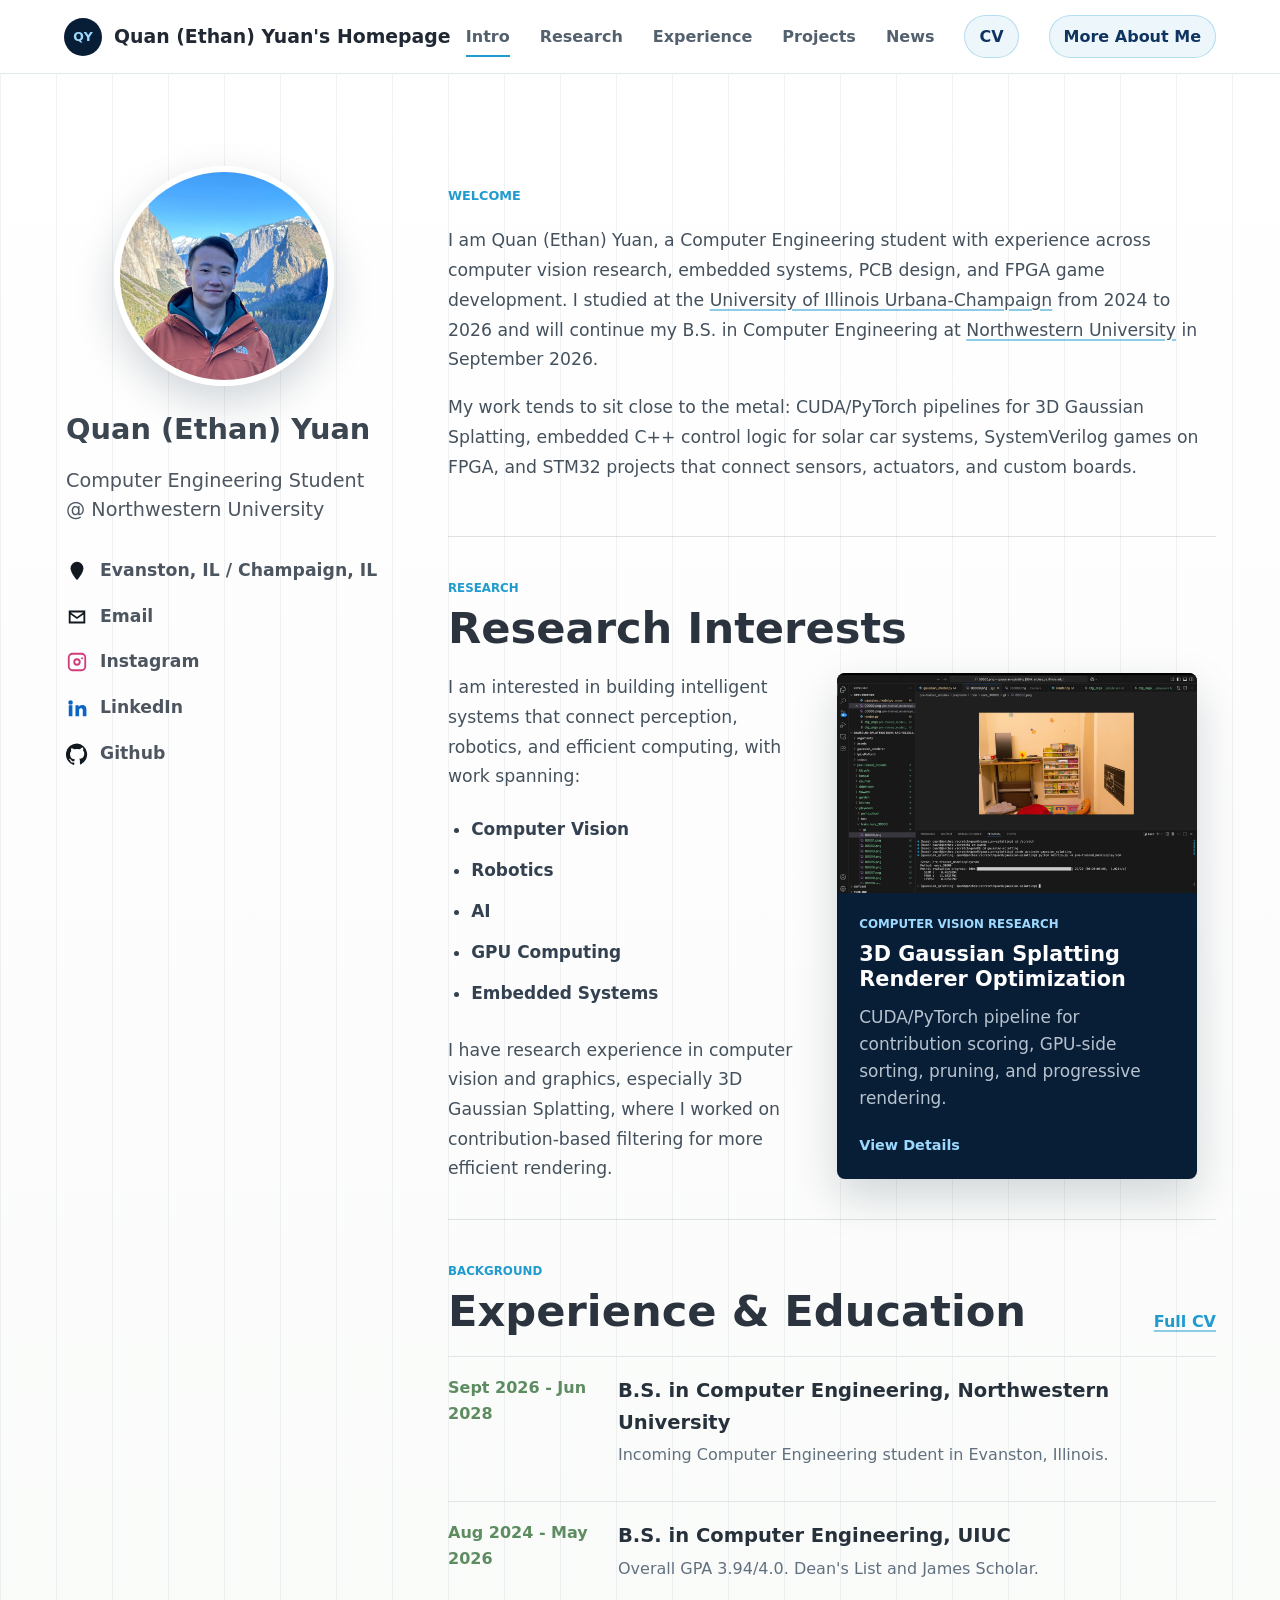
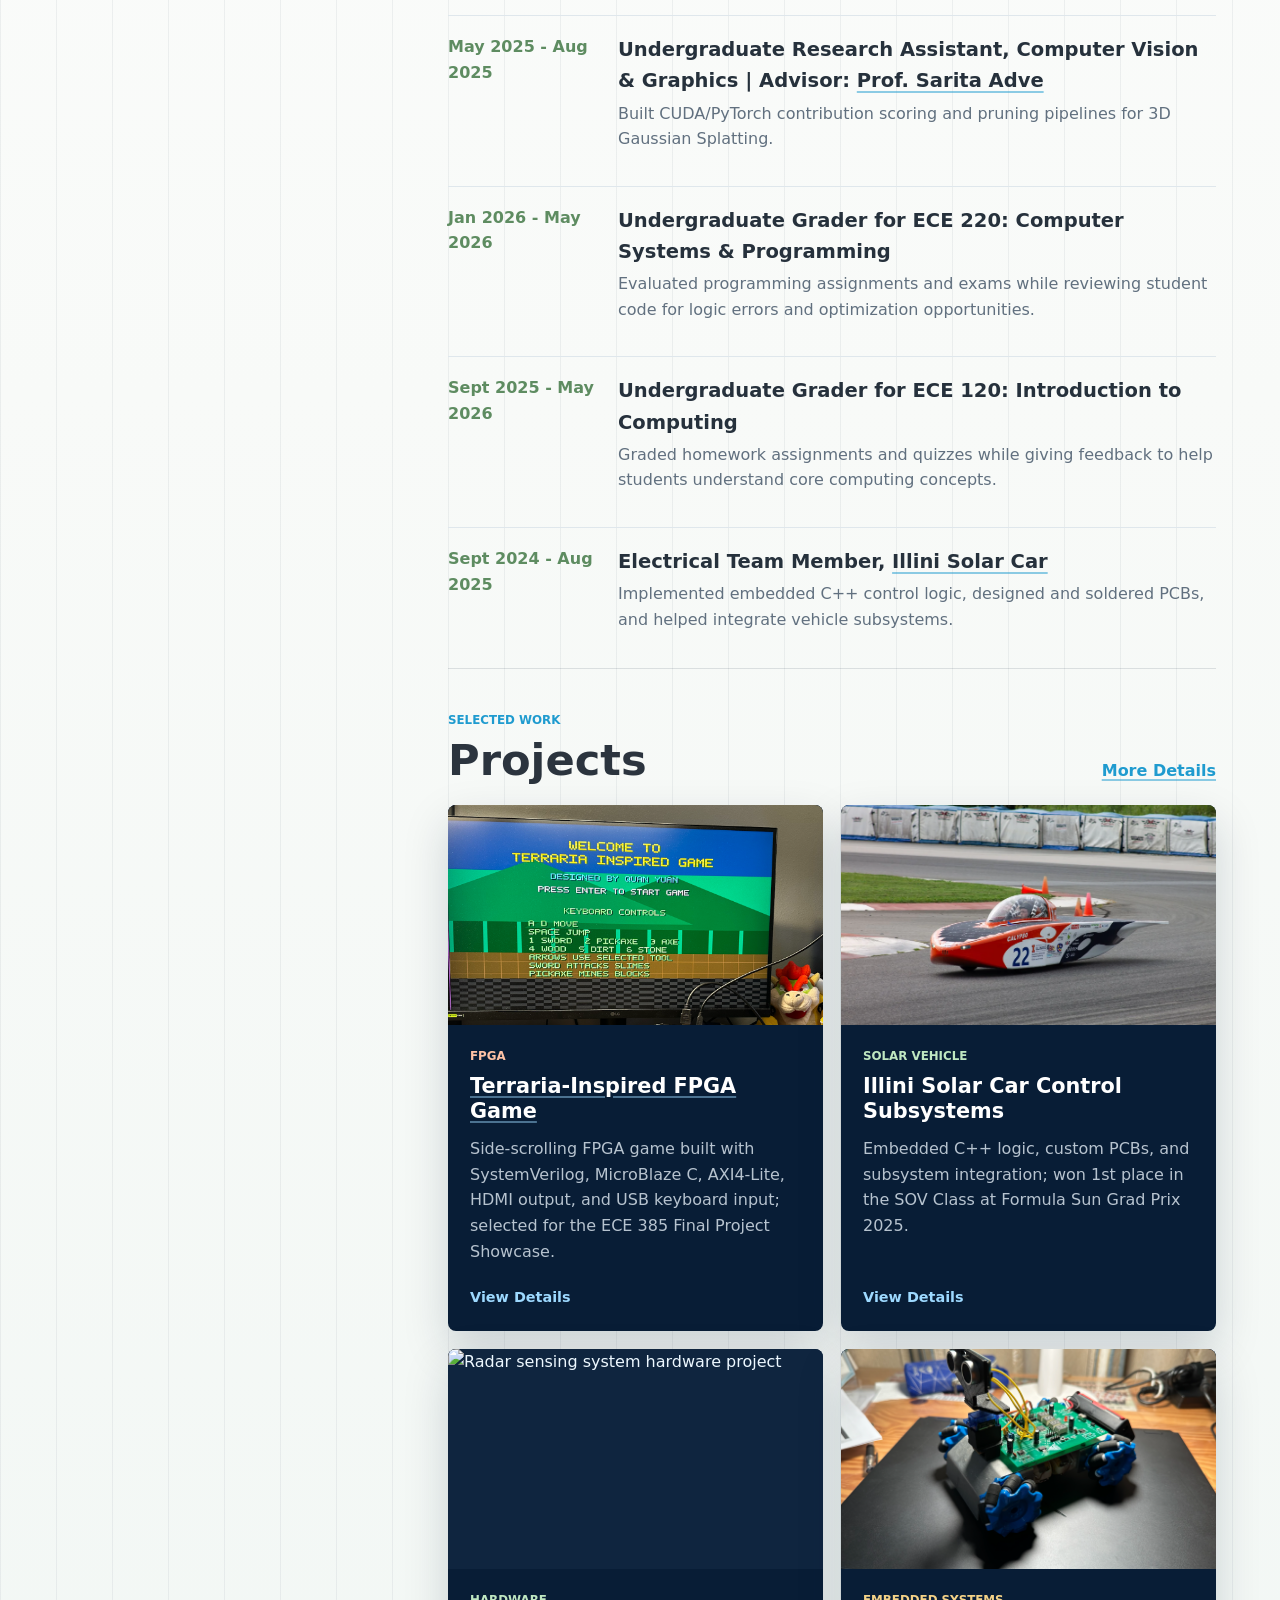
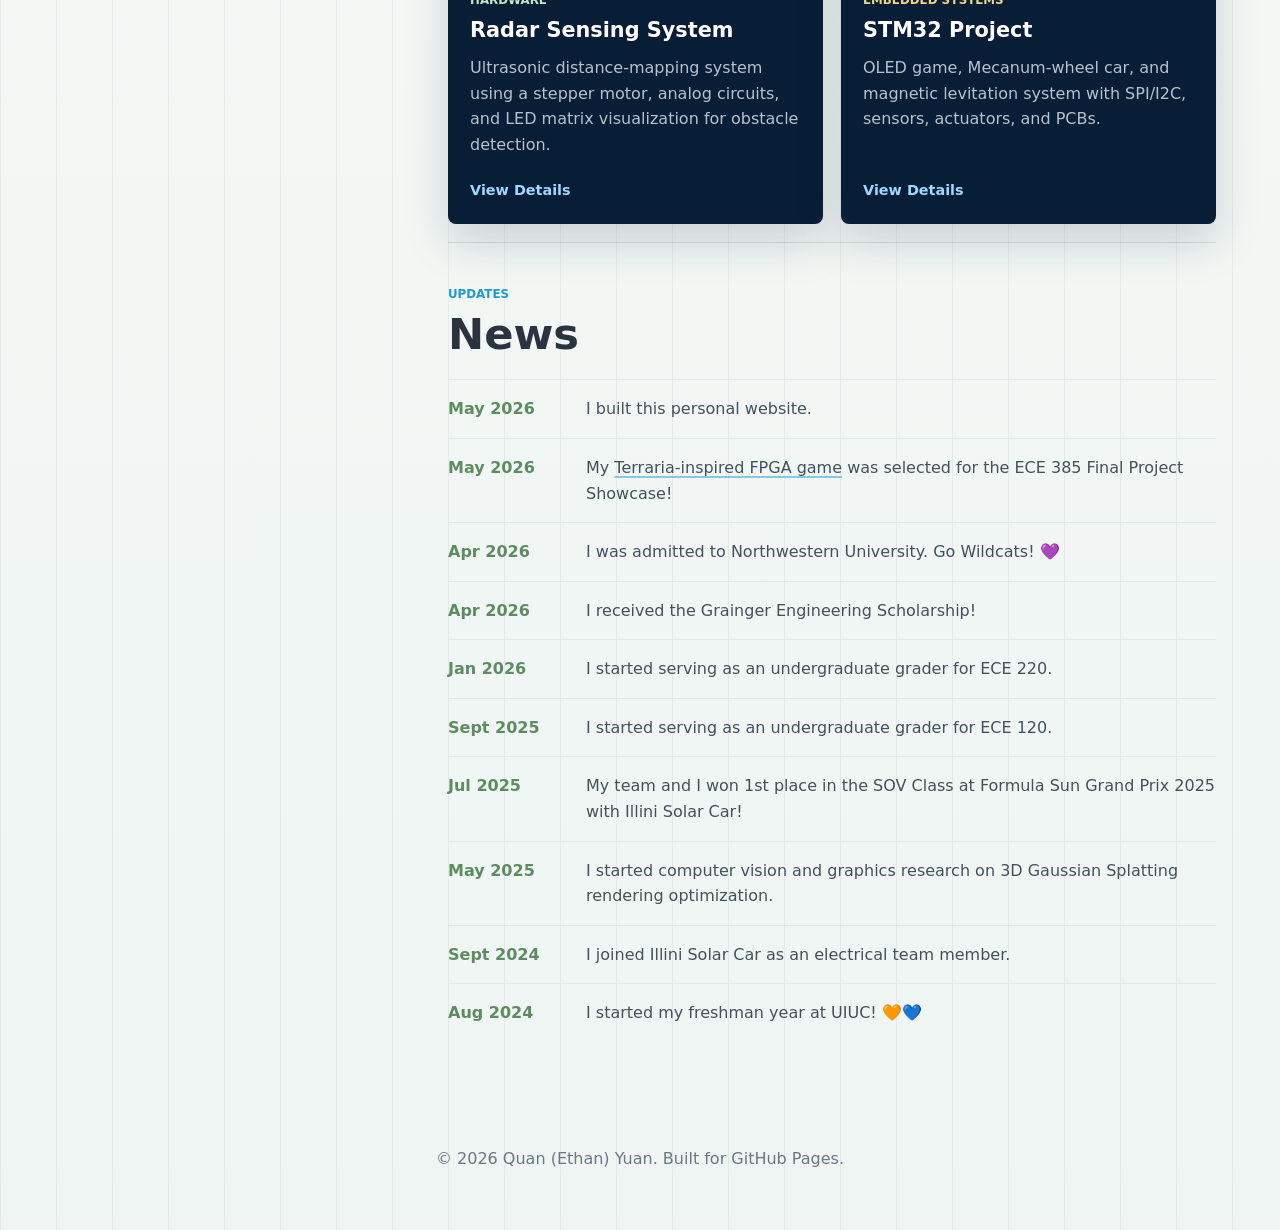
==== commit f431f602: "Update UIUC GPA" ====
--- a/index.html
+++ b/index.html
@@ -157,7 +157,7 @@
               <time>Aug 2024 - May 2026</time>
               <div>
                 <h3>B.S. in Computer Engineering, UIUC</h3>
-                <p>Overall GPA 4.0/4.0. Dean's List and James Scholar.</p>
+                <p>Overall GPA 3.94/4.0. Dean's List and James Scholar.</p>
               </div>
             </article>
             <article class="timeline-item">
--- a/styles.css
+++ b/styles.css
@@ -864,6 +864,25 @@
   line-height: 1.2;
 }
 
+.about-section .map-helper,
+.country-map-copy .map-helper {
+  margin: 10px 0 0;
+  color: #5f6f7f;
+  font-size: clamp(0.8rem, 1.1vw, 0.92rem);
+  font-weight: 650;
+  line-height: 1.45;
+}
+
+.about-section .map-helper-below {
+  max-width: 760px;
+  margin: 14px auto 0;
+  text-align: center;
+}
+
+.country-map-copy .country-map-helper {
+  margin: -6px 0 14px;
+}
+
 .legend-dot {
   width: 0.78em;
   height: 0.78em;
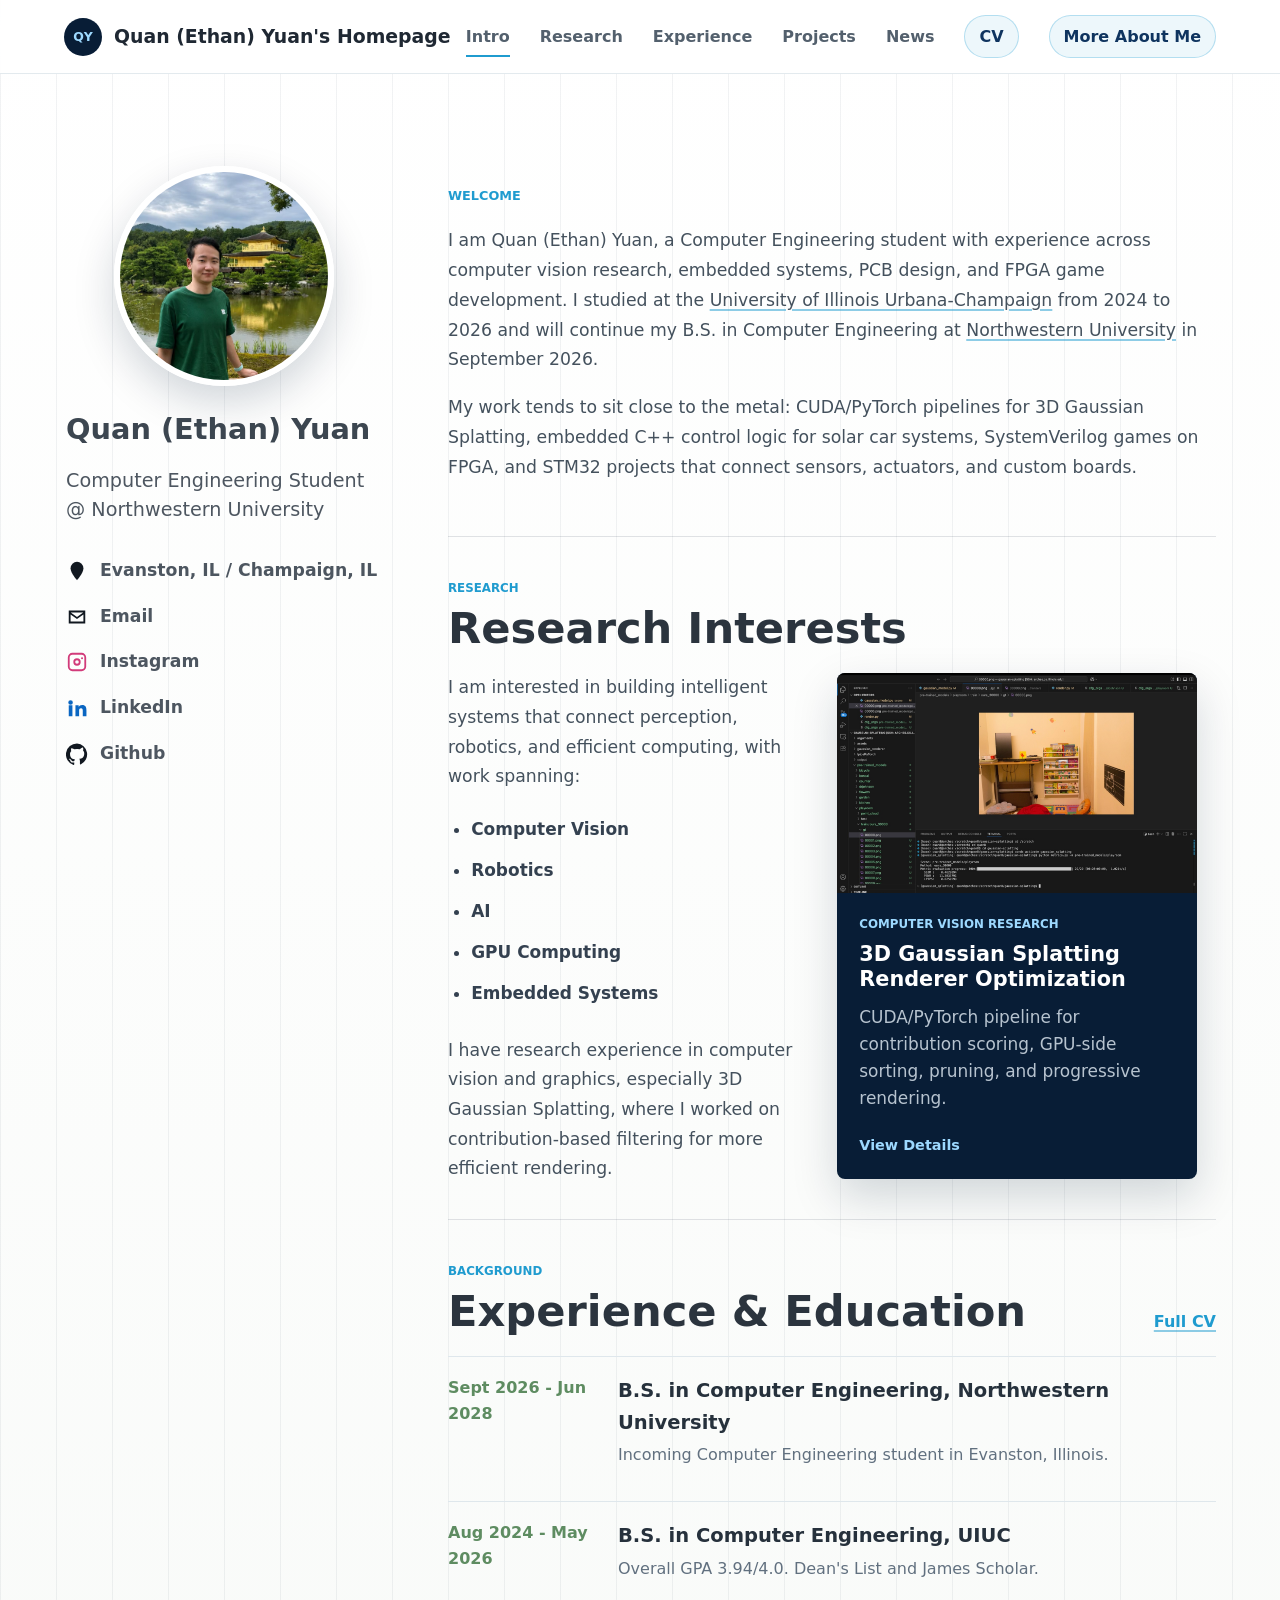
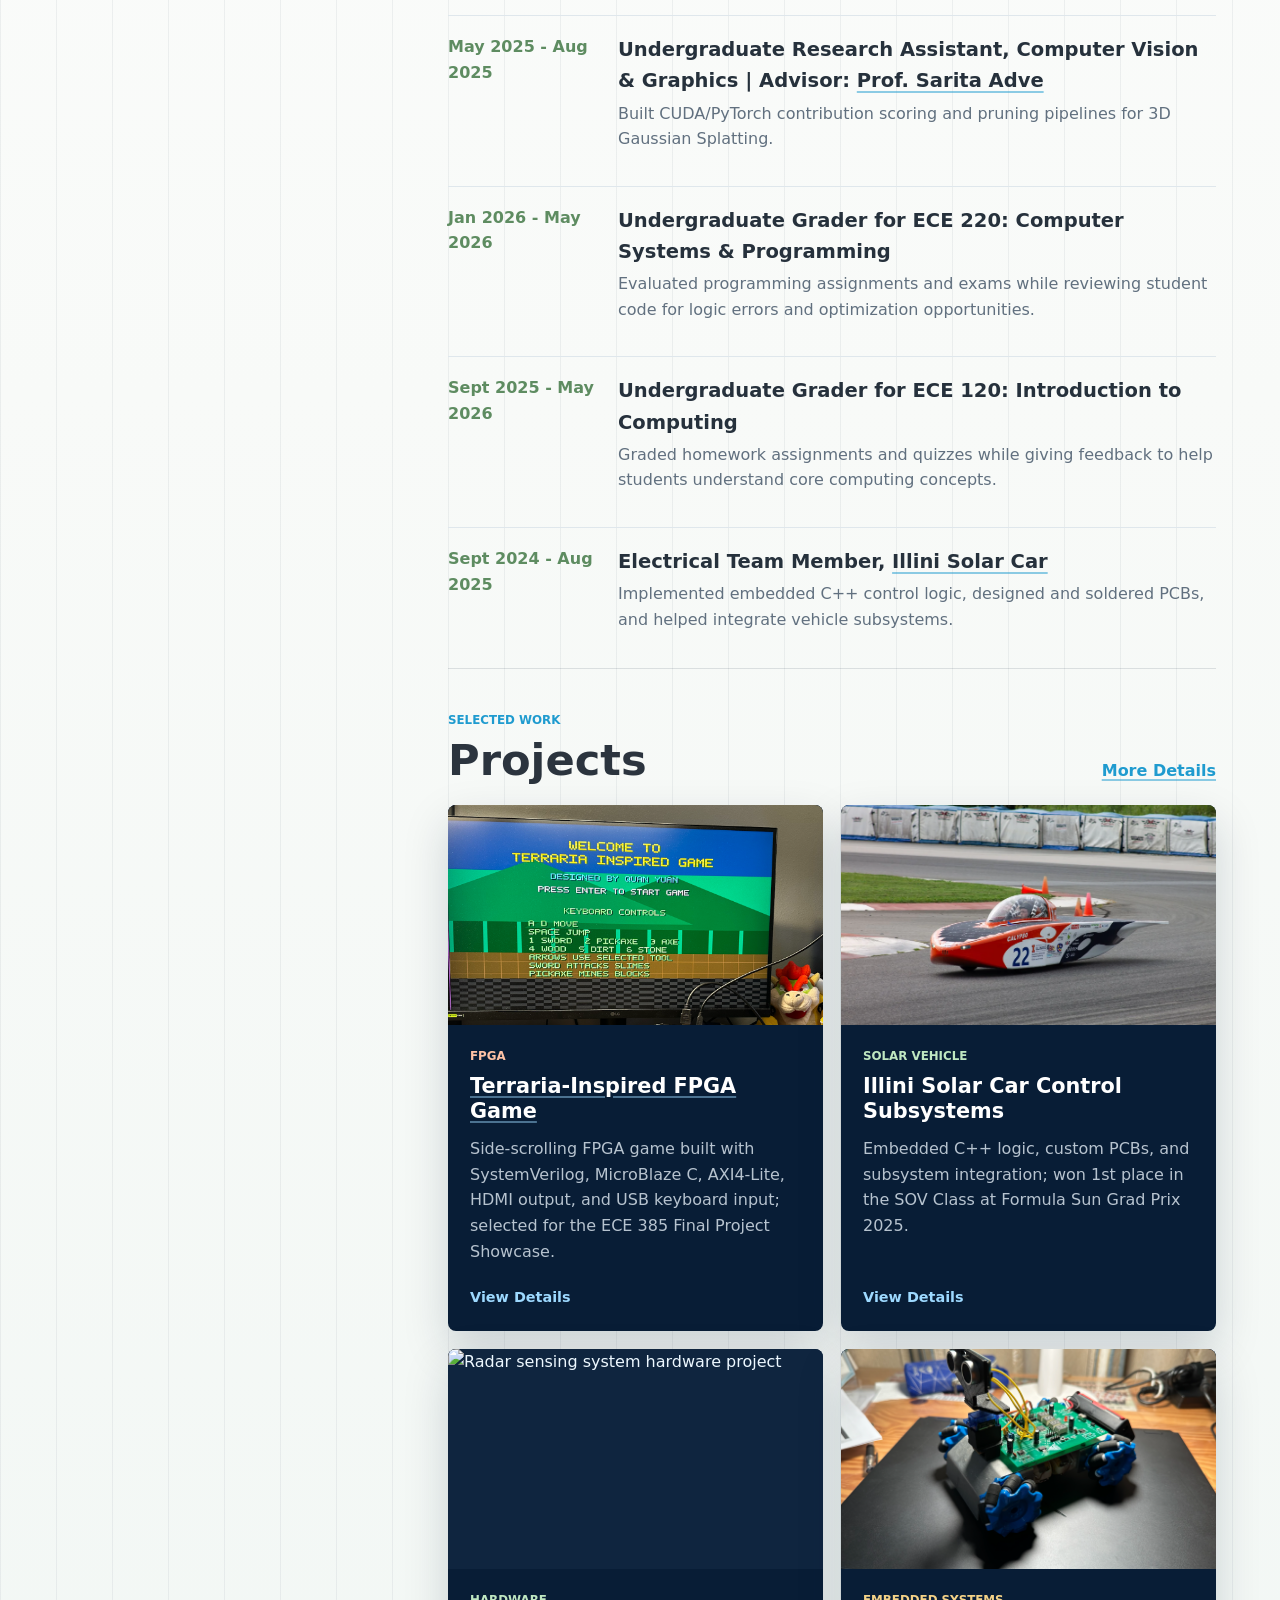
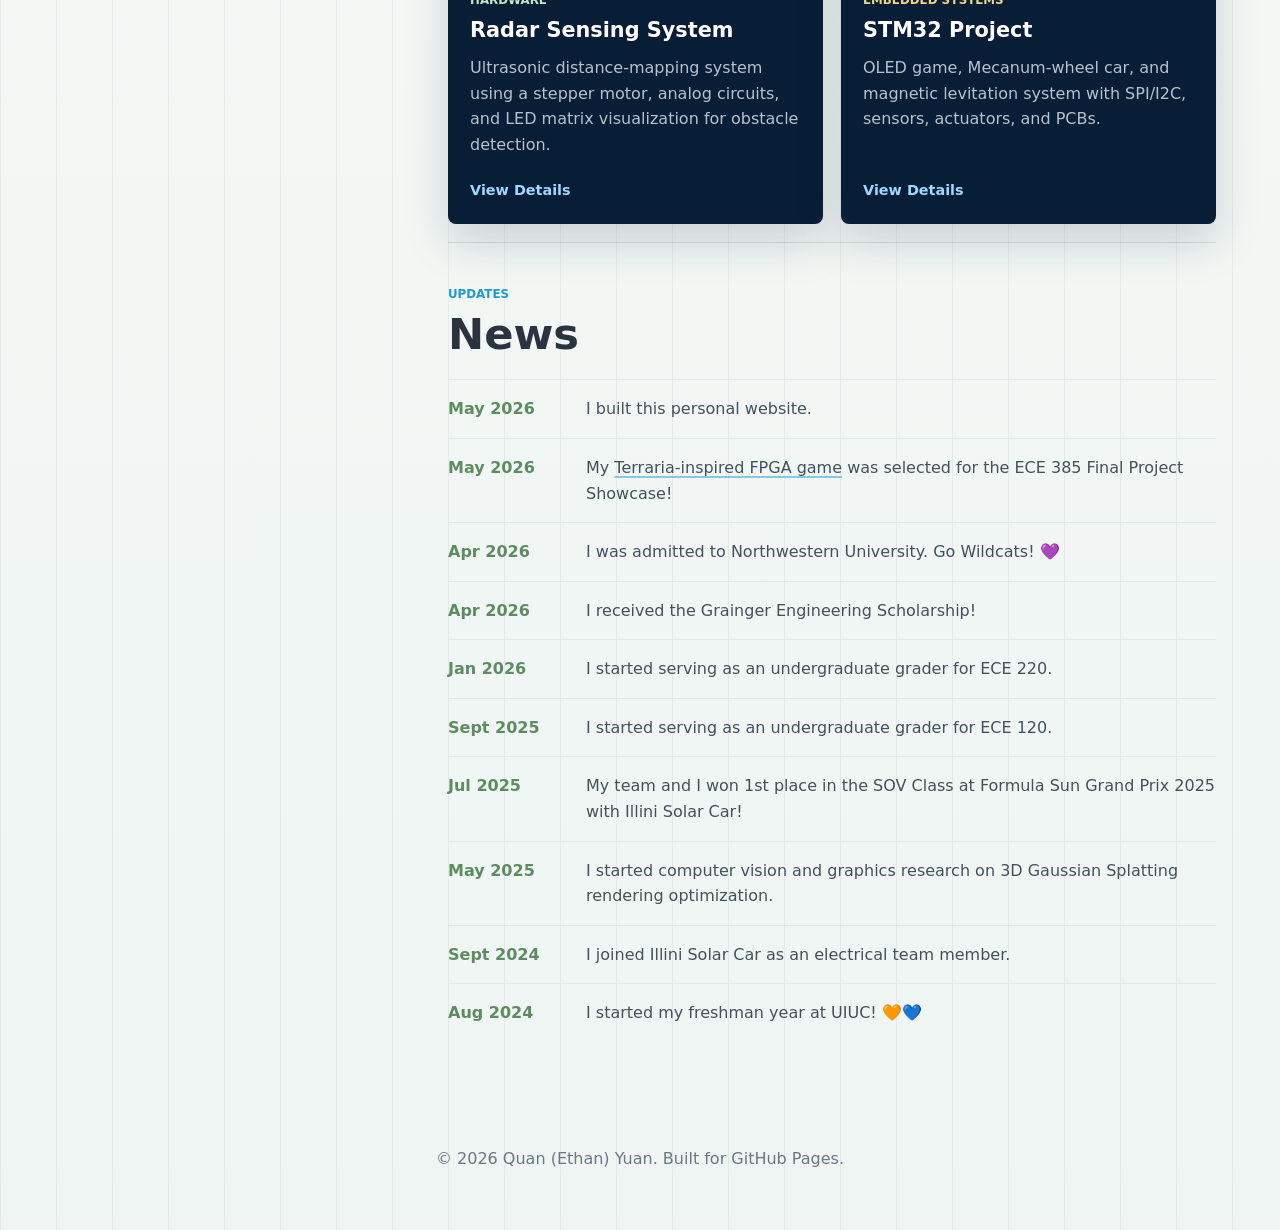
==== commit 7e630af7: "Update profile and Japan travel content" ====
--- a/index.html
+++ b/index.html
@@ -36,7 +36,7 @@
 
     <main class="page-shell">
       <aside class="profile-panel" aria-label="Profile">
-        <img class="profile-photo" src="assets/quan-yuan-photo.jpg?v=2" alt="Quan (Ethan) Yuan portrait" />
+        <img class="profile-photo" src="assets/quan-yuan-photo-kyoto.jpg" alt="Quan (Ethan) Yuan portrait" />
 
         <div class="profile-copy">
           <h1>Quan (Ethan) Yuan</h1>
--- a/styles.css
+++ b/styles.css
@@ -192,7 +192,7 @@
   border-radius: 50%;
   box-shadow: 0 16px 42px rgba(8, 29, 54, 0.18);
   object-fit: cover;
-  object-position: center 42%;
+  object-position: 44% 42%;
 }
 
 .eyebrow,
@@ -805,6 +805,11 @@
   margin: 0;
 }
 
+.about-photo--portrait {
+  width: min(76%, 360px);
+  justify-self: center;
+}
+
 .about-photo img {
   display: block;
   width: 100%;
@@ -813,6 +818,10 @@
   box-shadow: 0 18px 45px rgba(8, 29, 54, 0.14);
   object-fit: cover;
   object-position: center;
+}
+
+.about-photo--portrait img {
+  aspect-ratio: 3 / 4;
 }
 
 .about-photo figcaption {
@@ -1292,6 +1301,10 @@
     grid-template-columns: 1fr;
   }
 
+  .about-photo--portrait {
+    width: min(78%, 420px);
+  }
+
   .travel-map-header {
     text-align: left;
   }
